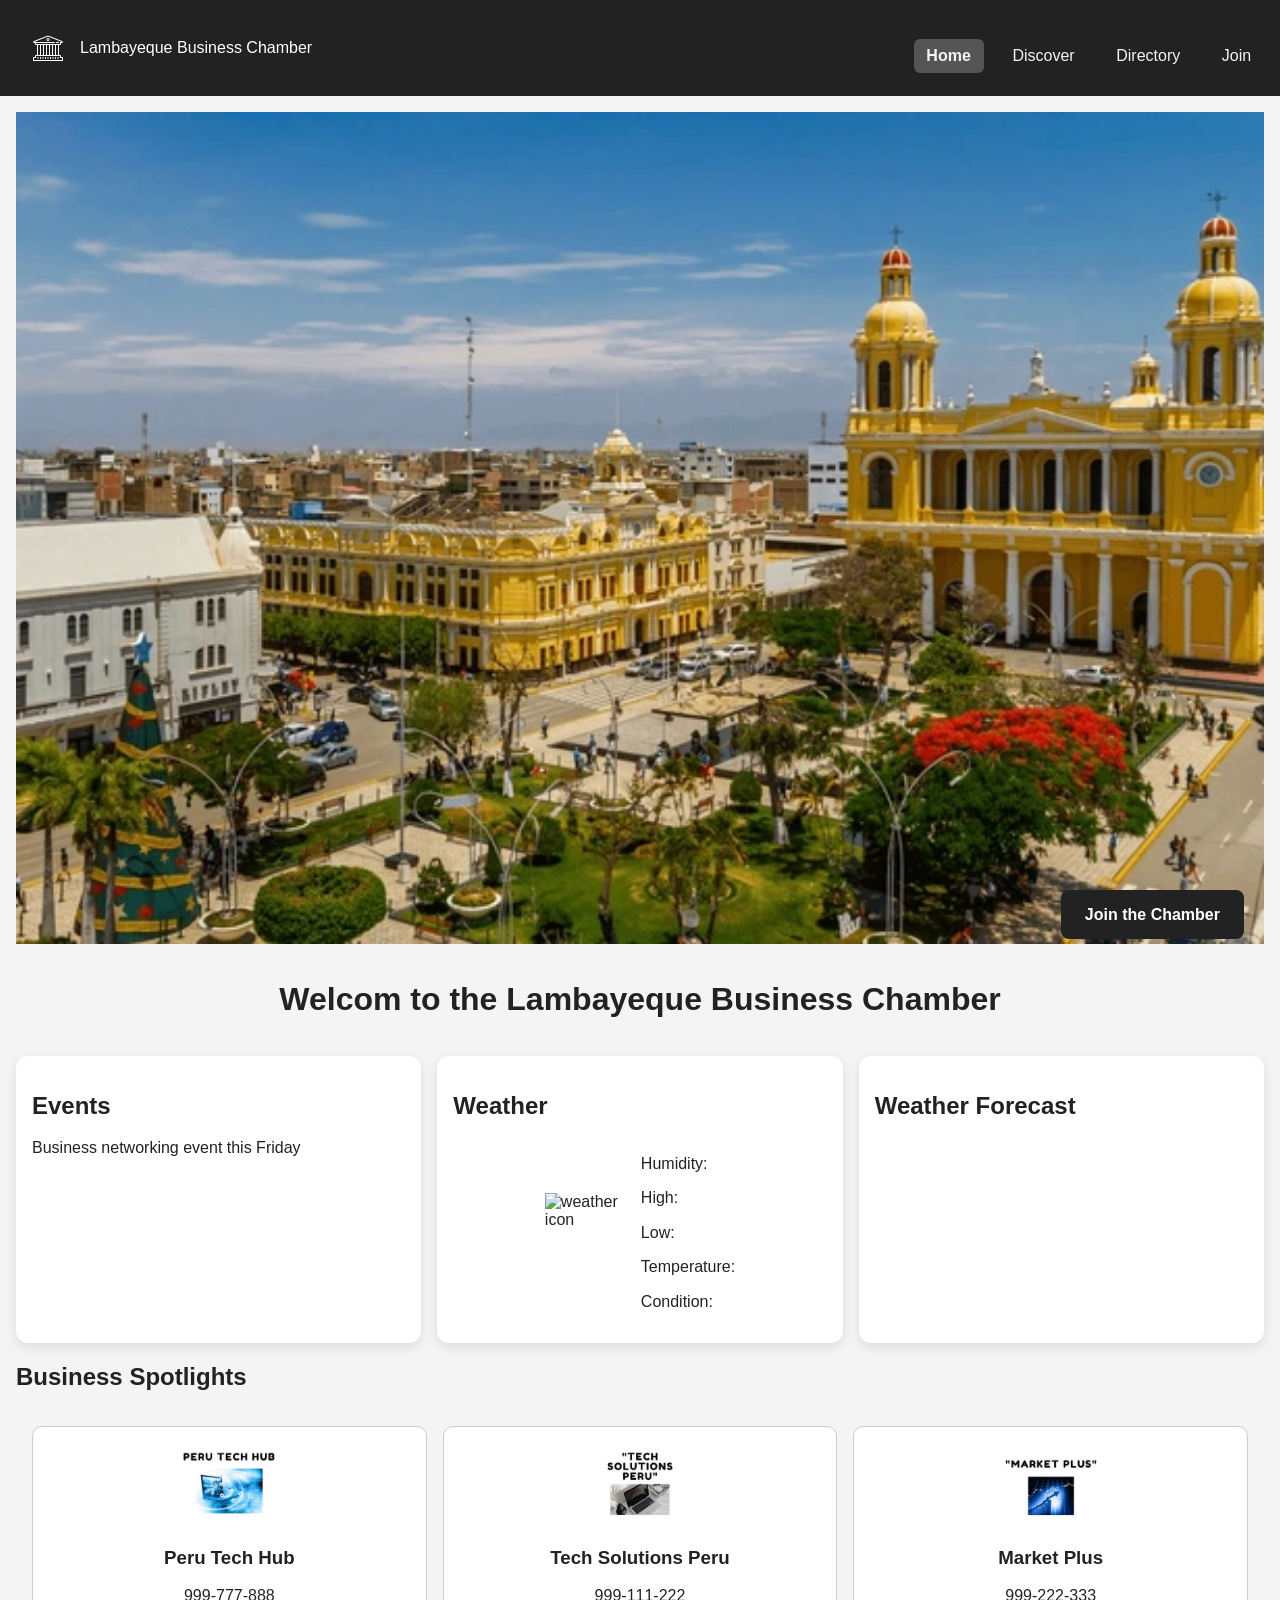
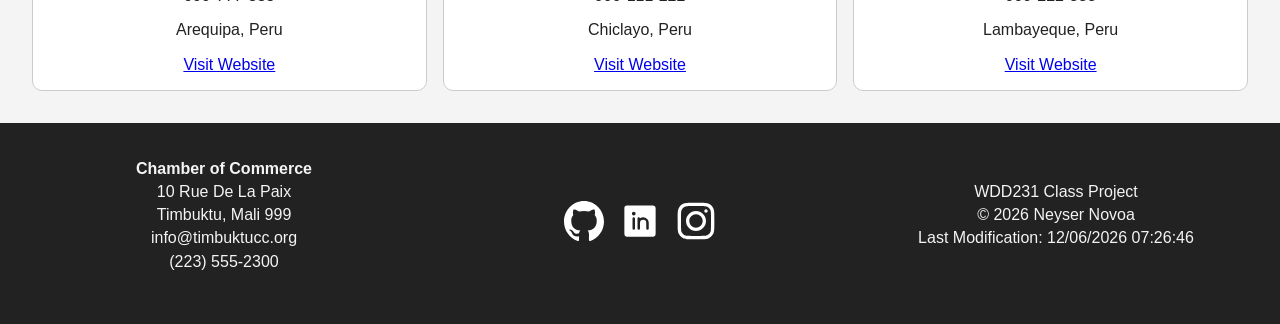
==== chamber/index.html @ 5fc42aea "chamber home page" ====
<!DOCTYPE html>
<html lang="en">
<head>
    <meta charset="UTF-8">
    <meta name="viewport" content="width=device-width, initial-scale=1.0">

    <title>Lambayeque Business Chamber Home Page</title>
    <meta name="description" content="Official Chamber of Commerce directory showcasing local businesses, contact information, and community resources.">
    <meta name="author" content="Neyser Novoa">

    <link rel="preconnect" href="https://fonts.googleapis.com">
    <link rel="preconnect" href="https://fonts.gstatic.com" crossorigin>
    <link href="https://fonts.googleapis.com/css2?family=Roboto:wght@400;700&display=swap" rel="stylesheet">

    <!--favicon!-->
    <link rel="icon" href="images/favicon.ico">

    <!-- styles! -->
    <link rel="stylesheet" href="styles/normalize.css">
    <link rel="stylesheet" href="styles/small.css">
    <link rel="stylesheet" href="styles/medium.css">
    <link rel="stylesheet" href="styles/large.css">
    <!-- script! -->
    <script src="scripts/navigation.js" defer></script>
    <script src="scripts/date.js" defer></script>
    <script src="scripts/home.js" defer></script>


    <!-- open graph! -->
    <meta property="og:title" content="Lambayeque Business Chamber">
    <meta property="og:description" content="Explore local businesses, chamber members, and community resources in Lambayeque Business Chamber Directory.">
    <meta property="og:image" content="https://neysernoli.github.io/wdd231/chamber/images/municipalidad.jpg">
    <meta property="og:url" content="https://neysernoli.github.io/wdd231/chamber">
</head>
<body>
    <header>
      <div class="top-bar">
        <div class="brand">
          <img src="images/edificio.png" alt="Chamber Logo" class="logo" width="70" height="70">
          <a href="index.html">Lambayeque Business Chamber</a>
        </div>

        <button id="menuBtn">☰</button>
      </div>

      <nav id="navMenu">
        <a href="index.html" class="active">Home</a>
        <a href="discover.html">Discover</a>
        <a href="directory.html">Directory</a>
        <a href="join.html">Join</a>
      </nav>

</header>
    <main>
      <section class="hero">
        <img src="images/heroimg.webp" alt="Centro de Chiclayo" width="1200" height="600">

        <div class="hero-content">
          <a href="join.html" class="cta-button">
            Join the Chamber
          </a>
        </div>
      </section>

      <h1>Welcom to the Lambayeque Business Chamber</h1>

      <section class="info-container">

        <section class="events">
          <h2>Events</h2>
          <p>Business networking event this Friday</p>
        </section>

        <section class="weather">
          <h2>Weather</h2>

          <div class="weather-content">
            <img id="weather-icon" src="" alt="weather icon" width="80" height="80">

            <div class="weather-info">

              <p>Humidity: <span id="humidity"></span></p>
              <p>High: <span id="high-temp"></span></p>
              <p>Low: <span id="low-temp"></span></p>
              <p>Temperature: <span id="current-temp"></span></p>
              <p>Condition: <span id="weather-desc"></span></p>

            </div>
          </div>
        </section>
        <section class="forecast">
          <h2>Weather Forecast</h2>

          <div id="forecast-container"></div>

        </section>

      </section>

      <section class="spotlights">
        <h2>Business Spotlights</h2>
        <div class="spotlights-container">

        </div>
      </section>

    </main>
     
  <footer>
    <div class="footer-top">
      <p><strong>Chamber of Commerce</strong></p>
      <p>10 Rue De La Paix</p>
      <p>Timbuktu, Mali 999</p>
      <p>info@timbuktucc.org</p>
      <p>(223) 555-2300</p>
    </div>

    <div class="social">
      <a href="https://github.com/" target="_blank" rel="noopener noreferrer"><img src="images/github.svg" alt="github" width="40" height="40"></a>
      <a href="https://www.linkedin.com/" target="_blank" rel="noopener noreferrer"><img src="images/linkedin.svg" alt="linkedin" width="40" height="40"></a>
      <a href="https://www.instagram.com/" target="_blank" rel="noopener noreferrer"><img src="images/instagram.svg" alt="instagram" width="40" height="40"></a>
    </div>

    <div class="footer-bottom">
      <p>WDD231 Class Project</p>
      <p>&copy; <span id="year"></span> Neyser Novoa</p>
      <p>Last Modification: <span id="lastModified"></span></p>
    </div>
  </footer>   
</body>
</html>
---- chamber/styles/small.css ----
:root {
  --primary-color: #222222;
  --secondary-color: #555555;
  --background-color: #f4f4f4;
  --text-color: #222222;
  --accent-color: #0066cc;

  --heading-font: Arial, sans-serif;
  --body-font: Arial, sans-serif;
}

/* ===== GENERAL ===== */

body {
  margin: 0;
  font-family: var(--body-font);
  background-color: var(--background-color);
  color: var(--text-color);
}

header {
  background-color: var(--primary-color);
  color: var(--background-color);
  padding: 1rem;
  text-align: center;
}
header a {
  color: var(--background-color);
}

.top-bar {
  display: flex;
  justify-content: space-between;
  align-items: center;
  padding: 1rem;
}

.brand {
  display: flex;
  align-items: center;
  gap: 1rem;
  filter: brightness(0) invert(1);
}

.brand a {
  text-decoration: none;
}

.logo {
  width: 32px;
  height: auto;
}

main {
  padding: 1rem;
}

h1 {
  padding: 1rem;
  text-align: center;
  font-family: var(--heading-font);
}

#menuBtn {
  background: none;
  border: none;
  color: var(--background-color);
  font-size: 2rem;
  cursor: pointer;
}

#navMenu {
  display: none;
  flex-direction: column;
  margin-top: 1rem;
  align-items: center;
}

#navMenu a {
  color: var(--background-color);
  text-decoration: none;
  padding: 0.5rem 0.8rem;
  border-radius: 6px;
  width: fit-content;

  transition:
    background-color 0.3s ease,
    color 0.3s ease;
}

#navMenu a:hover,
#navMenu a.active {
  background-color: var(--secondary-color);
  color: var(--background-color);
  font-weight: bold;
}

#navMenu.open {
  display: flex;
}

/* ===== BUTTONS ===== */

.view-buttons {
  text-align: center;
  margin: 1rem 0;
}

.view-buttons button {
  padding: 0.5rem 1rem;
  margin: 0 0.3rem;
  border: none;
  border-radius: 6px;
  background-color: var(--primary-color);
  color: var(--background-color);
  cursor: pointer;

  transition: background-color 0.3s ease;
}

.view-buttons button:hover {
  background-color: var(--secondary-color);
}

/* ===== MEMBERS ===== */

#members {
  min-height: 600px;
}

/* ===== GRID VIEW ===== */

#members.grid {
  display: grid;
  grid-template-columns: 1fr;
  gap: 1rem;
  padding: 1rem;
}

/* ===== LIST VIEW ===== */

#members.list {
  display: block;
}

#members.list .card {
  display: flex;
  flex-direction: row;
  justify-content: space-between;
}

/* ===== REMOVE IMAGES IN LIST VIEW ===== */

#members.list .card img {
  display: none;
}

/* ===== CARDS ===== */

.card {
  background-color: var(--background-color);
  border-radius: 12px;
  padding: 1rem;
  margin-bottom: 1rem;

  box-shadow: 0 4px 12px rgba(0, 0, 0, 0.15);

  transition:
    transform 0.2s ease,
    box-shadow 0.2s ease;
}

.card:hover {
  transform: translateY(-5px);

  box-shadow: 0 8px 20px rgba(0, 0, 0, 0.25);
}

.card h2 {
  margin-top: 0;
}

.card img {
  width: 100%;
  height: 180px;

  border-radius: 10px;

  object-fit: cover;
}

.card a {
  text-decoration: none;
  color: var(--accent-color);
  font-weight: bold;
}

.card a:hover {
  text-decoration: underline;
}

/* ===== FOOTER ===== */

footer {
  background-color: var(--primary-color);
  color: var(--background-color);

  padding: 2rem 1rem;

  text-align: center;
}

.footer-top,
.footer-bottom {
  margin-bottom: 1rem;
}

.footer-top p,
.footer-bottom p {
  margin: 0.3rem 0;
}

.social {
  display: flex;
  justify-content: center;
  gap: 1rem;

  margin: 1rem 0;
}

.social img {
  width: 40px;

  transition: transform 0.2s ease;

  filter: brightness(0) invert(1);
}

.social img:hover {
  transform: scale(1.1);
}

.hero {
  position: relative;
}

.hero img {
  width: 100%;
  height: auto;
  display: block;
}

.hero-content {
  position: absolute;
  bottom: 20px;
  right: 20px;
}

.cta-button {
  background-color: #222;
  color: white;
  padding: 1rem 1.5rem;
  text-decoration: none;
  border-radius: 8px;
  font-weight: bold;
}

.info-container {
  display: flex;
  flex-direction: column;
  gap: 1rem;
}

.events,
.weather,
.forecast {
  background-color: white;
  padding: 1rem;
  border-radius: 12px;
  box-shadow: 0 4px 12px rgba(0,0,0,0.1); 
}

.weather-content {
  display: flex;
  align-items: center;
  gap: 1rem;
  justify-content: center;
}

.spotlights-container {
  display: grid;
  gap: 1rem;
  padding: 1rem;

}

.spotlights-container section {
  border: 1px solid #ccc;
  padding: 1rem;
  border-radius: 10px;
  background-color: white;
  text-align: center;
}

.spotlights-container img {
  width: 120px;
  height: auto;
}

#forecast-container {
  display: flex;
  flex-direction: column;
  gap: 0.5rem;
  text-align: center;
}

#forecast-container div {
  background-color: #f4f4f4;
  padding: 0.5rem;
  border-radius: 8px;
}
---- chamber/styles/medium.css ----
@media screen and (min-width: 700px) {

  #members.grid {
    grid-template-columns: repeat(2, 1fr);
  }

  .spotlights-container {
  grid-template-columns: repeat(2, 1fr);
}

}
---- chamber/styles/large.css ----
@media screen and (min-width: 1100px) {

  #members.grid {
    grid-template-columns: repeat(3, 1fr);
    padding: 2rem;
  }

  header {
    display: flex;
    justify-content: space-between;
    align-items: center;
  }

  #menuBtn {
    display: none;
  }

  #navMenu {
    display: flex;
    flex-direction: row;
    gap: 1rem;
  }

  main {
    max-width: 1400px;
    margin: auto;
  }

  .view-buttons button {
    padding: 0.8rem 1.5rem;
    font-size: 1rem;
    border-radius: 10px;
  }

  footer {
    display: grid;
    grid-template-columns: 1fr 1fr 1fr;
    align-items: center;
  }

  .info-container {
    display: grid;
    grid-template-columns: repeat(3, 1fr);
    gap: 1rem;
  }

  .spotlights-container {
    grid-template-columns: repeat(3, 1fr);
  }
}
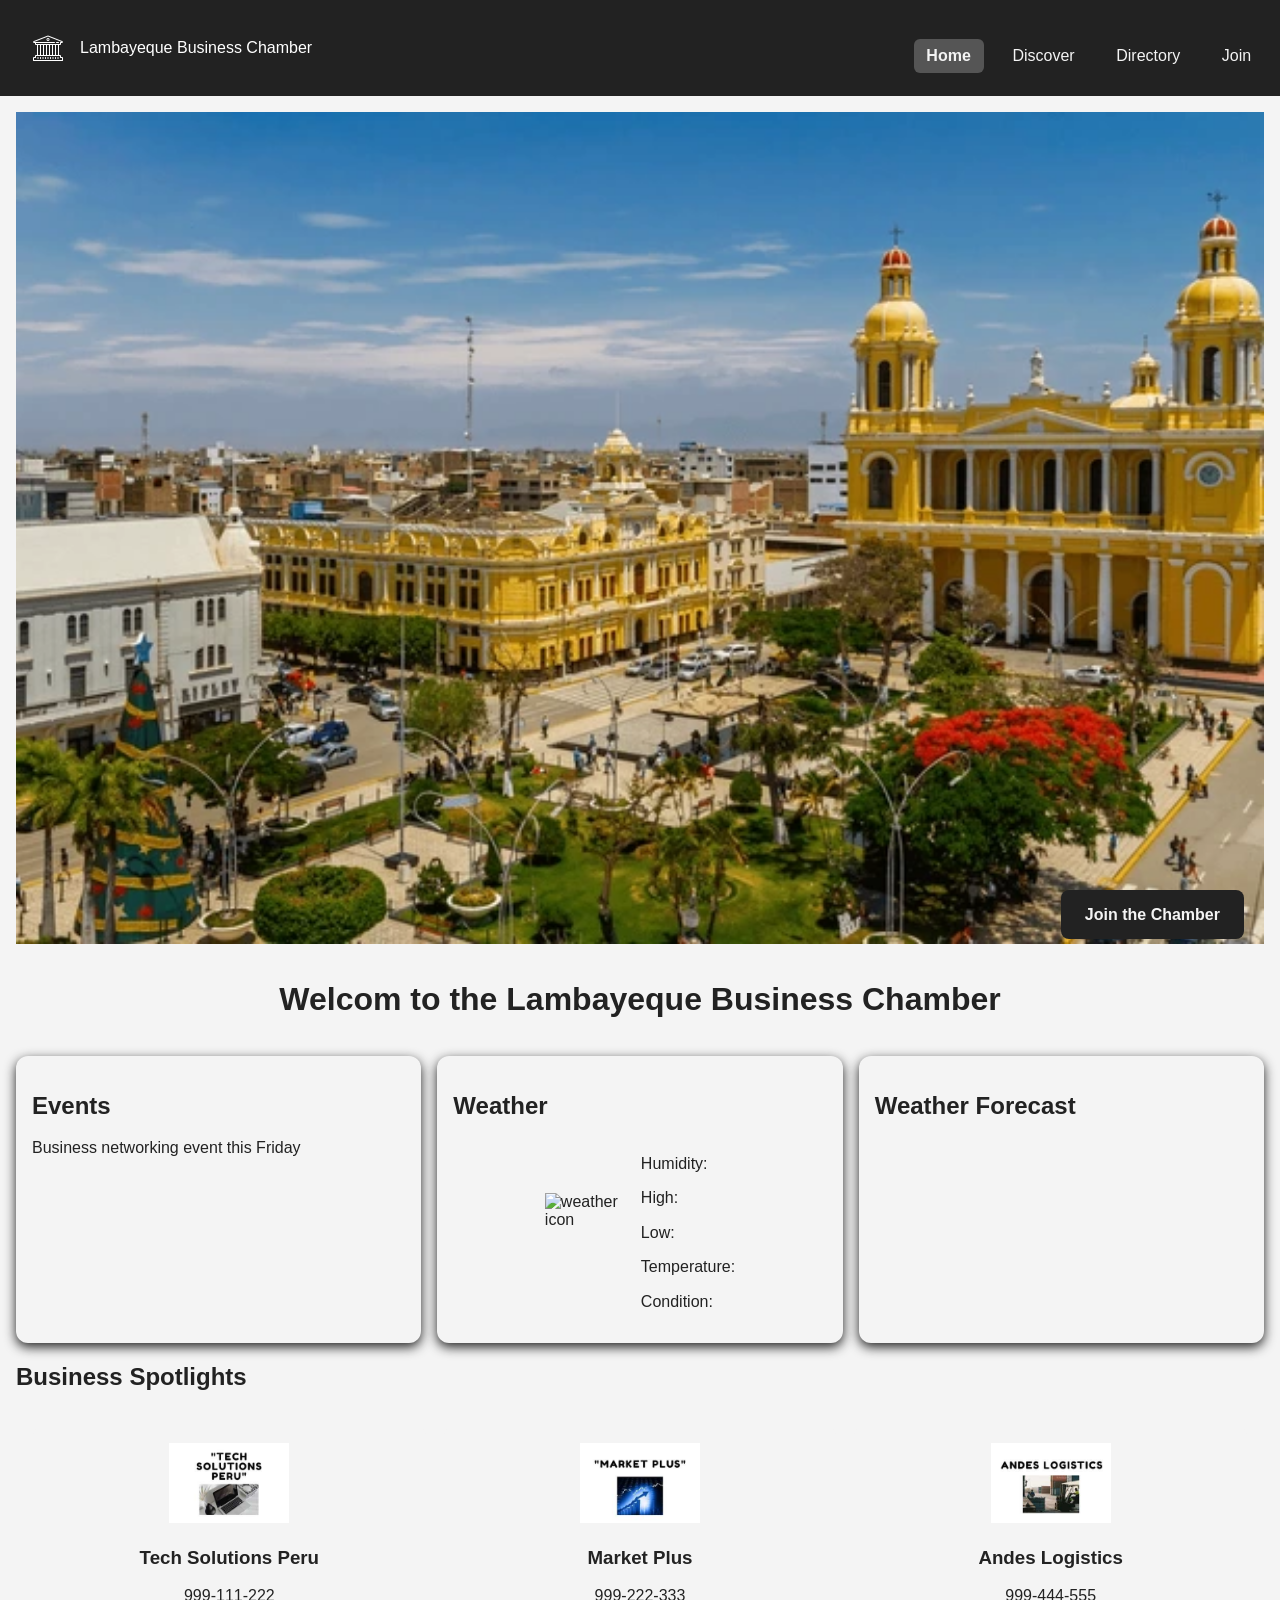
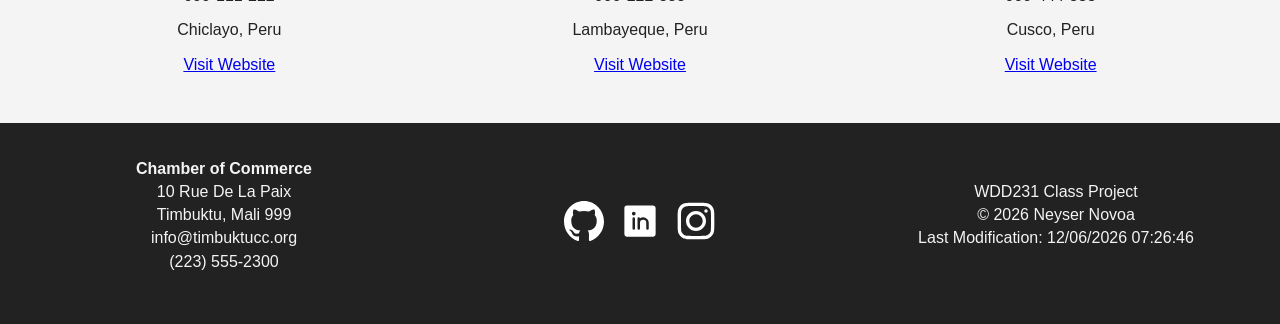
==== commit 9dd42df3: "corrected chamber home page" ====
--- a/chamber/index.html
+++ b/chamber/index.html
@@ -52,7 +52,7 @@
 
 </header>
     <main>
-      <section class="hero">
+      <div class="hero">
         <img src="images/heroimg.webp" alt="Centro de Chiclayo" width="1200" height="600">
 
         <div class="hero-content">
@@ -60,11 +60,11 @@
             Join the Chamber
           </a>
         </div>
-      </section>
+      </div>
 
       <h1>Welcom to the Lambayeque Business Chamber</h1>
 
-      <section class="info-container">
+      <div class="info-container">
 
         <section class="events">
           <h2>Events</h2>
@@ -75,7 +75,7 @@
           <h2>Weather</h2>
 
           <div class="weather-content">
-            <img id="weather-icon" src="" alt="weather icon" width="80" height="80">
+            <img id="weather-icon" src="#" alt="weather icon" width="80" height="80">
 
             <div class="weather-info">
 
@@ -95,7 +95,7 @@
 
         </section>
 
-      </section>
+      </div>
 
       <section class="spotlights">
         <h2>Business Spotlights</h2>
--- a/chamber/styles/small.css
+++ b/chamber/styles/small.css
@@ -257,8 +257,8 @@
 }
 
 .cta-button {
-  background-color: #222;
-  color: white;
+  background-color: var(--primary-color);
+  color: var(--background-color);
   padding: 1rem 1.5rem;
   text-decoration: none;
   border-radius: 8px;
@@ -274,10 +274,10 @@
 .events,
 .weather,
 .forecast {
-  background-color: white;
+  background-color: var(--background-color);
   padding: 1rem;
   border-radius: 12px;
-  box-shadow: 0 4px 12px rgba(0,0,0,0.1); 
+  box-shadow: 0 4px 12px var(--primary-color); 
 }
 
 .weather-content {
@@ -295,10 +295,10 @@
 }
 
 .spotlights-container section {
-  border: 1px solid #ccc;
+  border: 1px solid var(--background-color);
   padding: 1rem;
   border-radius: 10px;
-  background-color: white;
+  background-color: var(--background-color);
   text-align: center;
 }
 
@@ -315,7 +315,7 @@
 }
 
 #forecast-container div {
-  background-color: #f4f4f4;
+  background-color: var(--background-color);
   padding: 0.5rem;
   border-radius: 8px;
 }
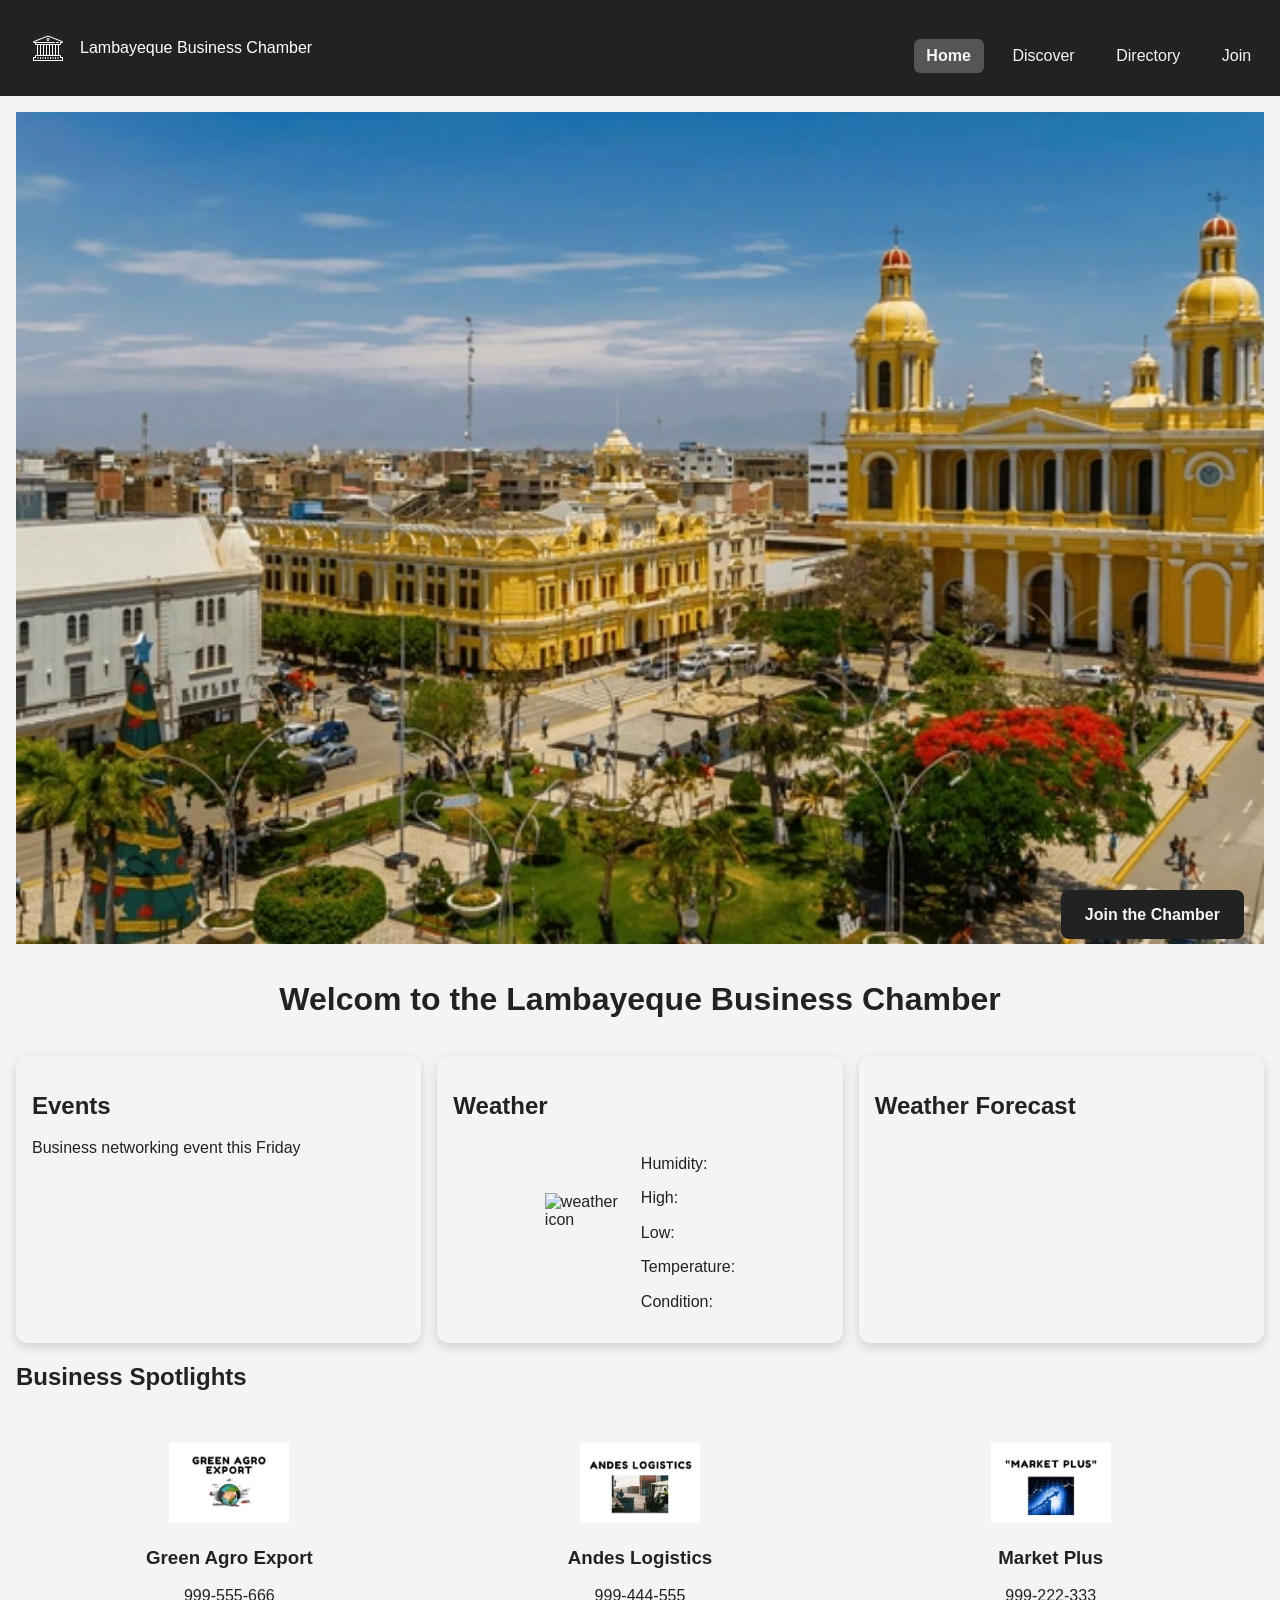
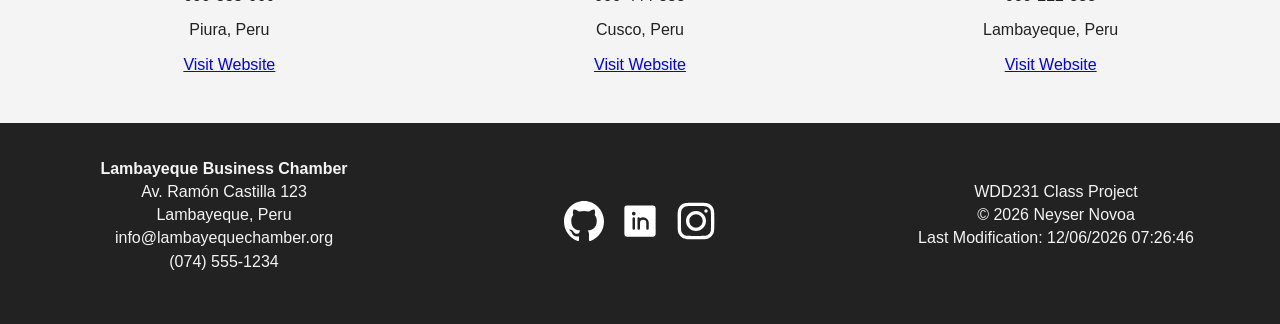
==== commit b0b0c69a: "discovery chamber compelte" ====
--- a/chamber/index.html
+++ b/chamber/index.html
@@ -108,11 +108,11 @@
      
   <footer>
     <div class="footer-top">
-      <p><strong>Chamber of Commerce</strong></p>
-      <p>10 Rue De La Paix</p>
-      <p>Timbuktu, Mali 999</p>
-      <p>info@timbuktucc.org</p>
-      <p>(223) 555-2300</p>
+      <p><strong>Lambayeque Business Chamber</strong></p>
+      <p>Av. Ramón Castilla 123</p>
+      <p>Lambayeque, Peru</p>
+      <p>info@lambayequechamber.org</p>
+      <p>(074) 555-1234</p>
     </div>
 
     <div class="social">
--- a/chamber/styles/small.css
+++ b/chamber/styles/small.css
@@ -5,6 +5,14 @@
   --text-color: #222222;
   --accent-color: #0066cc;
 
+  --focus-color: #0066cc33;
+
+  --shadow-light: rgba(0, 0, 0, 0.10);
+  --shadow-medium: rgba(0, 0, 0, 0.15);
+  --shadow-dark: rgba(0, 0, 0, 0.25);
+
+  --overlay-color: rgba(0, 0, 0, 0.50);
+
   --heading-font: Arial, sans-serif;
   --body-font: Arial, sans-serif;
 }
@@ -163,7 +171,7 @@
   padding: 1rem;
   margin-bottom: 1rem;
 
-  box-shadow: 0 4px 12px rgba(0, 0, 0, 0.15);
+  box-shadow: 0 4px 12px var(--shadow-medium);
 
   transition:
     transform 0.2s ease,
@@ -173,7 +181,7 @@
 .card:hover {
   transform: translateY(-5px);
 
-  box-shadow: 0 8px 20px rgba(0, 0, 0, 0.25);
+  box-shadow: 0 8px 20px var(--shadow-dark);
 }
 
 .card h2 {
@@ -277,7 +285,7 @@
   background-color: var(--background-color);
   padding: 1rem;
   border-radius: 12px;
-  box-shadow: 0 4px 12px var(--primary-color); 
+  box-shadow: 0 4px 12px var(--shadow-medium); 
 }
 
 .weather-content {
@@ -318,4 +326,244 @@
   background-color: var(--background-color);
   padding: 0.5rem;
   border-radius: 8px;
-}+}
+
+form {
+  display: flex;
+
+  flex-direction: column;
+
+  gap: 1rem;
+
+  background: var(--background-color);
+
+  padding: 2rem;
+
+  border-radius: 12px;
+
+  box-shadow: 0 4px 12px var(--shadow-medium);
+}
+
+form label {
+  display: flex;
+
+  flex-direction: column;
+
+  gap: .5rem;
+
+  font-weight: bold;
+}
+
+form input,
+form select,
+form textarea {
+
+  padding: .8rem;
+
+  border: 1px solid var(--background-color);
+
+  border-radius: 8px;
+
+  font-size: 1rem;
+
+  font-family: inherit;
+}
+
+form input:focus,
+form select:focus,
+form textarea:focus {
+
+  outline: none;
+
+  border-color: var(--accent-color);
+
+  box-shadow: 0 0 0 3px var(--focus-color);
+
+}
+
+input[type="submit"] {
+
+  background-color: var(--primary-color);
+
+  color: var(--background-color);
+
+  border: none;
+
+  cursor: pointer;
+
+  font-weight: bold;
+
+  transition: .3s;
+
+}
+
+input[type="submit"]:hover {
+
+  background-color: var(--secondary-color);
+
+}
+
+.join-layout {
+  display: flex;
+  flex-direction: column;
+  gap: 2rem;
+
+}
+
+.membership-cards {
+  display: flex;
+  flex-direction: column;
+  gap: 1rem;
+}
+
+.membership-card {
+  
+  box-sizing: border-box;
+
+  background: var(--background-color);
+
+  padding: 1.5rem;
+
+  border-radius: 12px;
+
+  box-shadow: 0 4px 12px var(--shadow-medium);
+
+  text-align: center;
+
+  opacity: 0;
+
+  transform: translateY(30px);
+
+  animation: appear .8s ease forwards;
+
+  transition:
+    transform .3s ease,
+    box-shadow .3s ease;
+}
+
+.membership-card:hover {
+
+  transform: translateY(-6px);
+
+  box-shadow: 0 10px 24px var(--shadow-dark);
+  cursor: pointer;
+
+}
+
+.membership-card a:hover {
+
+  color: var(--secondary-color);
+
+}
+
+.membership-card:nth-child(1) {
+  animation-delay: .1s;
+}
+
+.membership-card:nth-child(2) {
+  animation-delay: .3s;
+}
+
+.membership-card:nth-child(3) {
+  animation-delay: .5s;
+}
+
+.membership-card:nth-child(4) {
+  animation-delay: .7s;
+}
+
+.membership-card a {
+  display: inline-block;
+
+  margin-top: 1rem;
+
+  text-decoration: none;
+
+  color: var(--accent-color);
+
+  font-weight: bold;
+}
+
+dialog {
+  border: none;
+
+  border-radius: 12px;
+
+  padding: 2rem;
+
+  max-width: 400px;
+
+  background-color: var(--background-color);
+
+  color: var(--text-color);
+}
+
+dialog::backdrop {
+  background: var(--overlay-color);
+}
+
+@keyframes appear {
+
+  from {
+    opacity: 0;
+
+    transform: translateY(30px);
+  }
+
+  to {
+    opacity: 1;
+
+    transform: translateY(0);
+  }
+
+}
+
+#visitor-message {
+  background-color: var(--secondary-color);
+  color: var(--background-color);
+  text-align: center;
+  padding: 1rem;
+  border-radius: 8px;
+  margin-bottom: 1rem;
+  font-weight: bold;
+  min-height: 50px;
+}
+
+#places-grid img {
+  width: 100%;
+  height: 200px;
+  object-fit: contain;
+}
+
+#places-grid article {
+  background-color: white;
+  border-radius: 12px;
+  border: 1px solid #ddd;
+  padding: 1rem;
+  margin-bottom: 1rem;
+  box-shadow: 0 4px 12px var(--shadow-medium);
+}
+
+#places-grid {
+  display: grid;
+  min-height: 800px;
+  grid-template-areas: 
+    "card1"
+    "card2"
+    "card3"
+    "card4"
+    "card5"
+    "card6"
+    "card7"
+    "card8";
+}
+
+article:nth-child(1) { grid-area: card1; }
+article:nth-child(2) { grid-area: card2; }
+article:nth-child(3) { grid-area: card3; }
+article:nth-child(4) { grid-area: card4; }
+article:nth-child(5) { grid-area: card5; }
+article:nth-child(6) { grid-area: card6; }
+article:nth-child(7) { grid-area: card7; }
+article:nth-child(8) { grid-area: card8; }
+
--- a/chamber/styles/medium.css
+++ b/chamber/styles/medium.css
@@ -8,4 +8,41 @@
   grid-template-columns: repeat(2, 1fr);
 }
 
+#places-grid {
+  display: grid;
+  grid-template-columns: 1fr 1fr;
+  gap: 1rem;
+  grid-template-areas: 
+    "card1 card2"
+    "card3 card4"
+    "card5 card6"
+    "card7 card8"; 
+}
+
+article:nth-child(1) {
+grid-area: card1;}
+article:nth-child(2) {
+grid-area: card2;}
+article:nth-child(3) {
+grid-area: card3;}
+article:nth-child(4) {
+grid-area: card4;}
+article:nth-child(5) {
+grid-area: card5;}
+article:nth-child(6) {
+grid-area: card6;}
+article:nth-child(7) {
+grid-area: card7;}
+article:nth-child(8) {
+grid-area: card8;}
+
+
+#places-grid article img {
+  transition: transform 0.3s ease;
+}
+
+#places-grid article img:hover {
+  transform: scale(1.05);
+}
+
 }
--- a/chamber/styles/large.css
+++ b/chamber/styles/large.css
@@ -47,4 +47,51 @@
   .spotlights-container {
     grid-template-columns: repeat(3, 1fr);
   }
-}+
+  .join-layout {
+
+    display: grid;
+
+    grid-template-columns: 2fr 1fr;
+
+    gap: 2rem;
+
+  }
+
+  #places-grid {
+    display: grid;
+    grid-template-columns: repeat(3, 1fr);
+    gap: 1rem;
+    grid-template-areas: 
+      "card1 card2 card3" 
+      "card4 card5 card6"
+      "card7 card8 ."; 
+  }
+
+article:nth-child(1) {
+grid-area: card1;}
+article:nth-child(2) {
+grid-area: card2;}
+article:nth-child(3) {
+grid-area: card3;}
+article:nth-child(4) {
+grid-area: card4;}
+article:nth-child(5) {
+grid-area: card5;}
+article:nth-child(6) {
+grid-area: card6;}
+article:nth-child(7) {
+grid-area: card7;}
+article:nth-child(8) {
+grid-area: card8;}
+
+#places-grid article img {
+  transition: transform 0.3s ease;
+}
+
+#places-grid article img:hover {
+  transform: scale(1.05);
+}
+
+}
+
